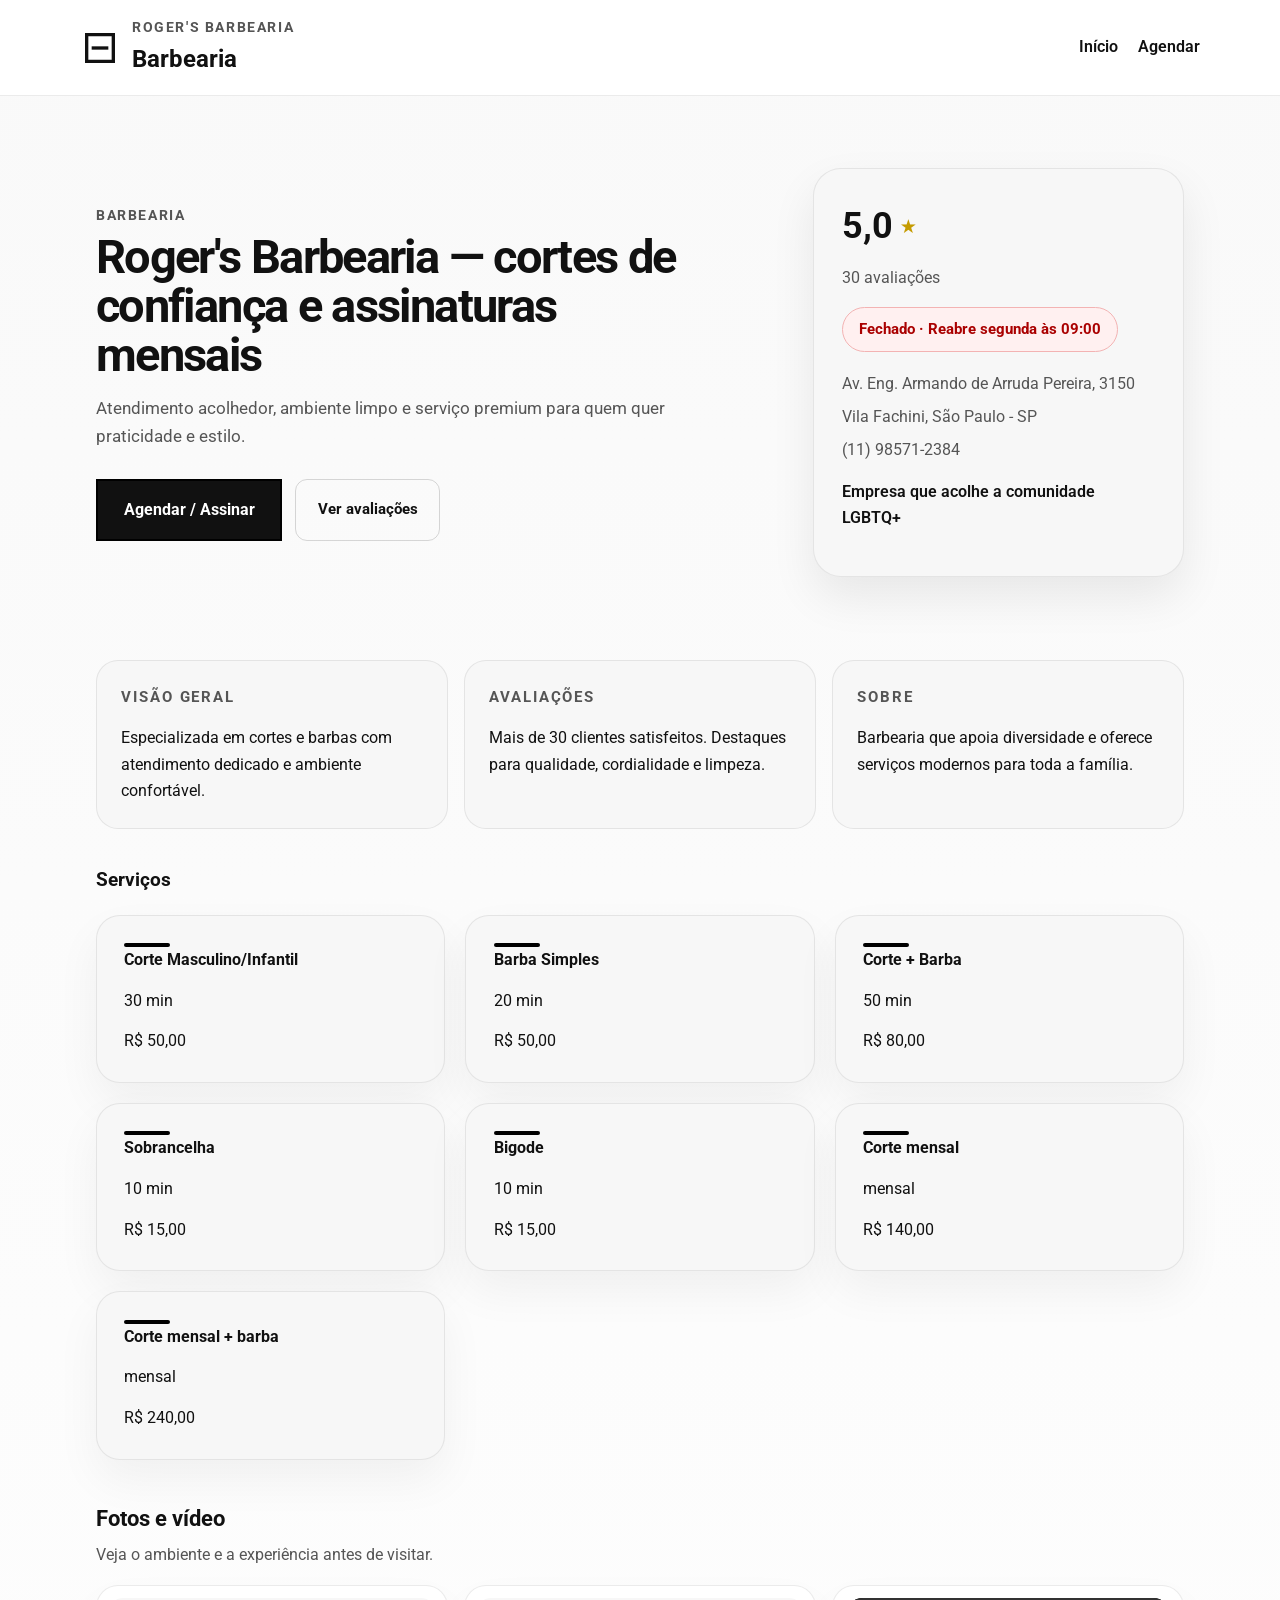
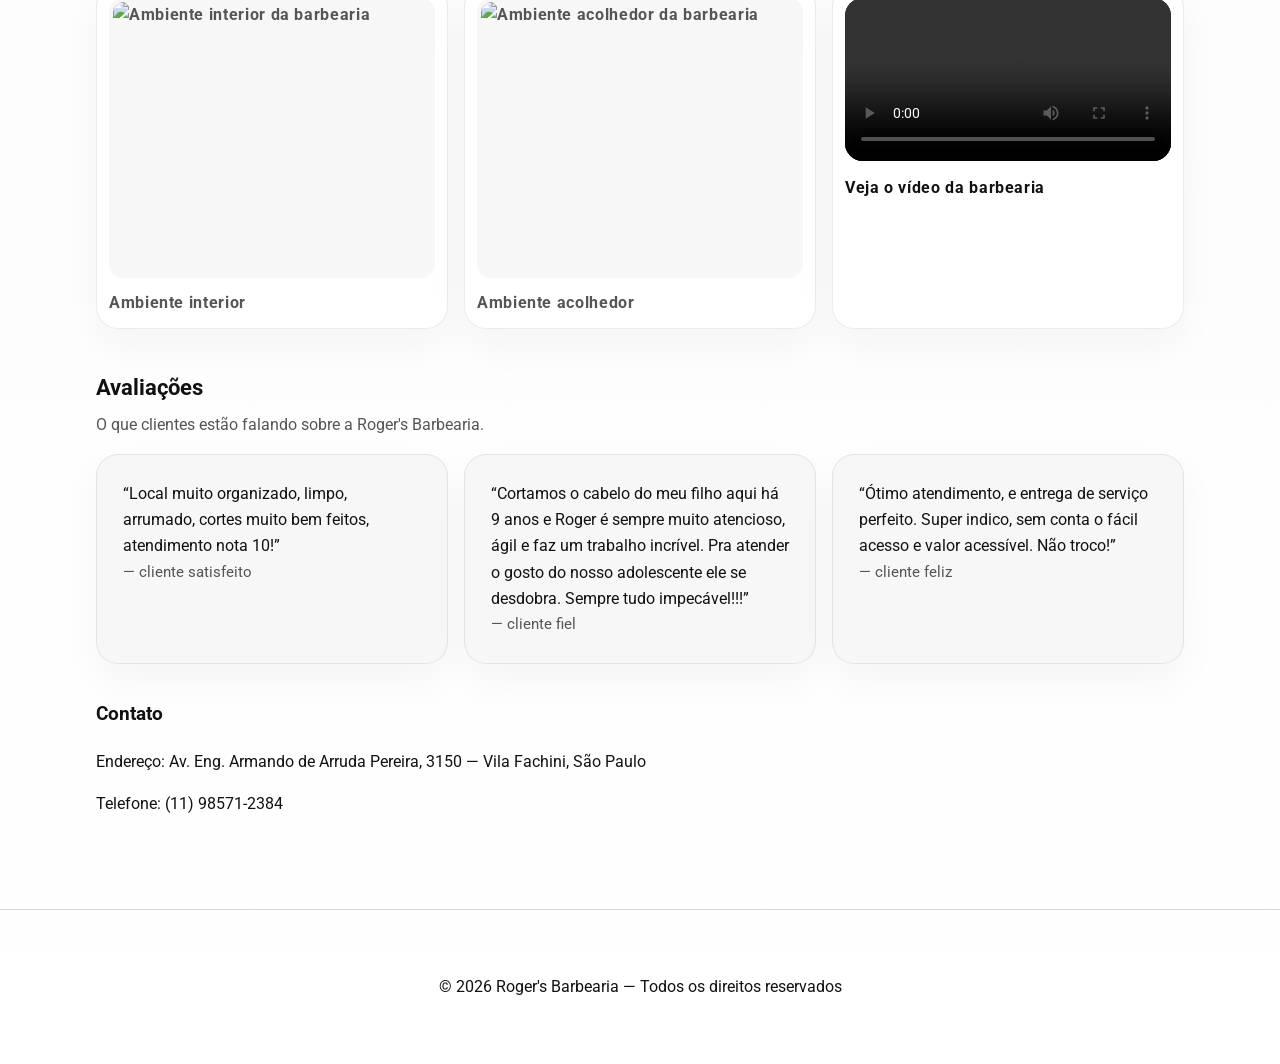
==== index.html @ 5076b89f "Add files via upload" ====
<!doctype html>
<html lang="pt-BR">
<head>
  <meta charset="utf-8">
  <meta name="viewport" content="width=device-width,initial-scale=1">
  <title>Roger's Barbearia — Agendamentos</title>
  <link href="https://fonts.googleapis.com/css2?family=Roboto:wght@300;400;700&display=swap" rel="stylesheet">
  <link rel="stylesheet" href="styles.css">
</head>
<body>
  <a class="skip-link" href="#main">Pular para o conteúdo</a>
  <header class="site-header" role="banner">
    <div class="container header-row">
      <a href="index.html" class="logo" aria-label="Página inicial da Roger's Barbearia">
        <svg width="40" height="40" viewBox="0 0 24 24" aria-hidden="true" focusable="false">
          <path d="M4 4h16v16H4z" fill="none" stroke="currentColor" stroke-width="2"></path>
          <path d="M7 12h10" stroke="currentColor" stroke-width="2"></path>
        </svg>
        <div>
          <p class="eyebrow">Roger's Barbearia</p>
          <h1 class="brand">Barbearia</h1>
        </div>
      </a>
      <nav class="main-nav" role="navigation" aria-label="Menu principal">
        <ul>
          <li><a href="index.html">Início</a></li>
          <li><a href="agendar.html">Agendar</a></li>
         
        
        </ul>
      </nav>
    </div>
  </header>

  <main id="main" class="container" role="main">
    <section class="hero" aria-labelledby="hero-title">
      <div class="hero-intro">
        <p class="eyebrow">Barbearia</p>
        <h2 id="hero-title">Roger's Barbearia — cortes de confiança e assinaturas mensais</h2>
        <p class="lead">Atendimento acolhedor, ambiente limpo e serviço premium para quem quer praticidade e estilo.</p>
        <div class="hero-actions">
          <a class="cta" href="agendar.html">Agendar / Assinar</a>
          <a class="btn" href="#reviews">Ver avaliações</a>
        </div>
      </div>
      <aside class="hero-card" aria-label="Informações da barbearia">
        <div class="hero-score">5,0<span>★</span></div>
        <p class="muted">30 avaliações</p>
        <div class="info-chip open" id="shop-status">Aberto · Fecha 19:00</div>
        <p class="info-line">Av. Eng. Armando de Arruda Pereira, 3150</p>
        <p class="info-line">Vila Fachini, São Paulo - SP</p>
        <p class="info-line">(11) 98571-2384</p>
        <p class="info-tag">Empresa que acolhe a comunidade LGBTQ+</p>
      </aside>
    </section>

    <section class="section-summary">
      <article class="summary-block">
        <h3>Visão geral</h3>
        <p>Especializada em cortes e barbas com atendimento dedicado e ambiente confortável.</p>
      </article>
      <article class="summary-block">
        <h3>Avaliações</h3>
        <p>Mais de 30 clientes satisfeitos. Destaques para qualidade, cordialidade e limpeza.</p>
      </article>
      <article class="summary-block">
        <h3>Sobre</h3>
        <p>Barbearia que apoia diversidade e oferece serviços modernos para toda a família.</p>
      </article>
    </section>

    <section class="services" aria-labelledby="services-title">
      <h3 id="services-title">Serviços</h3>
      <ul id="services-list" class="service-grid" aria-live="polite"></ul>
    </section>

    <section class="gallery" aria-labelledby="gallery-title">
      <div class="section-heading"><h3 id="gallery-title">Fotos e vídeo</h3><p>Veja o ambiente e a experiência antes de visitar.</p></div>
      <div class="photo-grid">
        <div class="photo-card photo-image">
          <img src="WhatsApp Image 2026-07-21 at 20.57.16.jpeg" alt="Ambiente interior da barbearia">
          <span>Ambiente interior</span>
        </div>
        <div class="photo-card photo-image">
          <img src="WhatsApp Image 2026-07-21 at 20.57.16 (1).jpeg" alt="Ambiente acolhedor da barbearia">
          <span>Ambiente acolhedor</span>
        </div>
        <div class="photo-card video-card">
          <video controls preload="metadata" aria-label="Vídeo da barbearia" style="background: #000;">
            <source src="WhatsApp Video 2026-07-21 at 20.57.16.mp4" type="video/mp4">
            Seu navegador não suporta reprodução de vídeo.
          </video>
          <p>Veja o vídeo da barbearia</p>
        </div>
      </div>
    </section>

    <section class="reviews" id="reviews" aria-labelledby="reviews-title">
      <div class="section-heading"><h3 id="reviews-title">Avaliações</h3><p>O que clientes estão falando sobre a Roger's Barbearia.</p></div>
      <div class="review-grid">
        <article class="review-card">
          <p>“Local muito organizado, limpo, arrumado, cortes muito bem feitos, atendimento nota 10!”</p>
          <p class="review-author">— cliente satisfeito</p>
        </article>
        <article class="review-card">
          <p>“Cortamos o cabelo do meu filho aqui há 9 anos e Roger é sempre muito atencioso, ágil e faz um trabalho incrível. Pra atender o gosto do nosso adolescente ele se desdobra. Sempre tudo impecável!!!”</p>
          <p class="review-author">— cliente fiel</p>
        </article>
        <article class="review-card">
          <p>“Ótimo atendimento, e entrega de serviço perfeito. Super indico, sem conta o fácil acesso e valor acessível. Não troco!”</p>
          <p class="review-author">— cliente feliz</p>
        </article>
      </div>
    </section>

    <section class="contact" aria-labelledby="contact-title">
      <h3 id="contact-title">Contato</h3>
      <p>Endereço: Av. Eng. Armando de Arruda Pereira, 3150 — Vila Fachini, São Paulo</p>
      <p>Telefone: (11) 98571-2384</p>
    </section>
  </main>

  <footer class="site-footer" role="contentinfo">
    <div class="container">
      <p>© <span id="year"></span> Roger's Barbearia — Todos os direitos reservados</p>
    </div>
  </footer>

  <script src="script.js" defer></script>
</body>
</html>
---- styles.css ----
/* ============================================================
   Roger's Barbearia — styles.css (consolidado)
   ============================================================ */

/* ---- Tema ---- */
:root {
  --bg: #ffffff;
  --surface: #f7f7f7;
  --fg: #111111;
  --muted: #555555;
  --border: #d8d8d8;
  --accent: #000000;
  --shadow: 0 20px 45px rgba(0, 0, 0, 0.08);
  --container: 1120px;
}
html.dark-mode {
  --bg: #121212;
  --surface: #1f1f1f;
  --fg: #f5f5f5;
  --muted: #cfcfcf;
  --border: #555555;
  --accent: #ffffff;
}

/* ---- Reset & Base ---- */
*,
*::before,
*::after { box-sizing: border-box; }
html { scroll-behavior: smooth; }
body {
  margin: 0;
  font-family: Roboto, system-ui, -apple-system, 'Segoe UI', Arial, sans-serif;
  background: linear-gradient(180deg, #f9f9f9 0%, #ffffff 100%);
  color: var(--fg);
  line-height: 1.65;
  transition: background 0.3s ease, color 0.3s ease;
}
html.dark-mode body {
  background: linear-gradient(180deg, #0b0b0b 0%, #161616 100%);
  color: var(--fg);
}
html.dark-mode img { filter: brightness(0.95); }
img { max-width: 100%; display: block; }

/* ---- Layout ---- */
.container {
  max-width: var(--container);
  margin: 0 auto;
  padding: 1.5rem 1rem;
}
.site-header {
  border-bottom: 1px solid rgba(0, 0, 0, 0.08);
  background: rgba(255, 255, 255, 0.96);
  backdrop-filter: blur(10px);
}
.header-row {
  display: flex;
  align-items: center;
  justify-content: space-between;
  gap: 1rem;
  padding: 1rem 0;
}
.logo {
  display: flex;
  gap: 0.75rem;
  align-items: center;
  text-decoration: none;
  color: var(--fg);
}
.logo svg { display: block; }
.eyebrow {
  margin: 0;
  font-size: 0.9rem;
  font-weight: 700;
  letter-spacing: 0.1rem;
  text-transform: uppercase;
  color: var(--muted);
}
.brand {
  font-size: 1.5rem;
  margin: 0;
  color: var(--fg);
}
.main-nav ul {
  list-style: none;
  margin: 0;
  padding: 0;
  display: flex;
  gap: 1.25rem;
}
.main-nav a {
  color: var(--fg);
  text-decoration: none;
  font-weight: 600;
}
.main-nav a:hover { text-decoration: underline; }
.skip-link {
  position: absolute;
  left: -999px;
  top: auto;
  width: 1px;
  height: 1px;
  overflow: hidden;
}
.skip-link:focus {
  left: 1rem;
  top: 1rem;
  width: auto;
  height: auto;
  padding: 0.75rem 1rem;
  background: var(--fg);
  color: var(--bg);
  z-index: 100;
}

/* ---- Hero ---- */
.hero {
  display: grid;
  grid-template-columns: 1.85fr 1fr;
  gap: 2rem;
  align-items: center;
  padding: 3rem 0;
}
.hero-intro { max-width: 600px; }
.hero h2 {
  font-size: clamp(2.1rem, 3.65vw, 3.6rem);
  margin: 0.35rem 0;
  line-height: 1.04;
  letter-spacing: -0.035em;
}
.lead {
  font-size: 1.05rem;
  color: var(--muted);
  max-width: 40rem;
  margin-top: 1rem;
}
.hero-actions {
  display: flex;
  flex-wrap: wrap;
  gap: 0.8rem;
  margin-top: 1.75rem;
}

/* ---- Buttons ---- */
.cta {
  display: inline-flex;
  align-items: center;
  justify-content: center;
  padding: 1rem 1.6rem;
  border: 2px solid var(--accent);
  background: var(--fg);
  color: var(--bg);
  text-decoration: none;
  font-weight: 700;
  transition: transform 0.25s ease, background 0.25s ease, color 0.25s ease;
}
.cta:hover {
  transform: translateY(-1px);
  background: #111;
  color: #fff;
}
.btn {
  display: inline-flex;
  align-items: center;
  justify-content: center;
  padding: 0.92rem 1.35rem;
  border: 1.5px solid rgba(0, 0, 0, 0.15);
  background: transparent;
  color: var(--fg);
  text-decoration: none;
  font-weight: 700;
  transition: all 0.2s ease;
  border-radius: 12px;
  cursor: pointer;
  font-size: 0.95rem;
}
.btn:hover {
  background: rgba(0, 0, 0, 0.05);
  border-color: rgba(0, 0, 0, 0.25);
  transform: translateY(-1px);
  box-shadow: 0 4px 12px rgba(0, 0, 0, 0.08);
}
.btn:active { transform: translateY(0); }
.btn-success,
.btn-danger,
.btn-info,
.btn-warning,
.btn-secondary {
  background: transparent;
  color: var(--fg);
  border-color: rgba(0, 0, 0, 0.15);
}
.btn-success:hover,
.btn-danger:hover,
.btn-info:hover,
.btn-warning:hover,
.btn-secondary:hover {
  background: rgba(0, 0, 0, 0.05);
  border-color: rgba(0, 0, 0, 0.25);
}

html.dark-mode .site-header {
  background: rgba(12, 12, 12, 0.96);
  border-color: rgba(255, 255, 255, 0.08);
}
html.dark-mode .hero-card,
html.dark-mode .summary-block,
html.dark-mode .service-grid li,
html.dark-mode .photo-card,
html.dark-mode .review-card,
html.dark-mode .stats-section,
html.dark-mode .filters-section,
html.dark-mode .chart-container,
html.dark-mode .settings-section,
html.dark-mode .history-item,
html.dark-mode .modal-content,
html.dark-mode .booking-panel,
html.dark-mode .timeline-slot {
  background: var(--surface);
  color: var(--fg);
  border-color: var(--border);
  box-shadow: 0 12px 30px rgba(0, 0, 0, 0.22);
}
html.dark-mode .stat-card,
html.dark-mode .filter-input,
html.dark-mode .filter-actions .btn,
html.dark-mode input,
html.dark-mode select,
html.dark-mode textarea,
html.dark-mode .btn,
html.dark-mode .btn-secondary,
html.dark-mode .btn-danger,
html.dark-mode .btn-info,
html.dark-mode .btn-warning,
html.dark-mode .btn-success {
  background: #2a2a2a;
  color: var(--fg);
  border-color: var(--border);
}
html.dark-mode .btn:hover,
html.dark-mode .filter-actions .btn:hover,
html.dark-mode .appointment-actions .btn:hover {
  background: rgba(255, 255, 255, 0.09);
}
html.dark-mode .info-chip,
html.dark-mode .tab-btn.active,
html.dark-mode .pagination button,
html.dark-mode .batch-actions {
  background: rgba(255, 255, 255, 0.08);
  color: var(--fg);
  border-color: var(--border);
}
html.dark-mode .tab-btn {
  color: var(--muted);
}
html.dark-mode .tab-btn.active {
  color: var(--fg);
}
html.dark-mode .pagination button.active {
  background: var(--fg);
  color: var(--bg);
}
html.dark-mode .photo-card.photo-image img {
  background: #222222;
}
html.dark-mode .appointments-list li:hover {
  background: rgba(255, 255, 255, 0.06);
}
html.dark-mode .status {
  color: var(--fg);
}
html.dark-mode .cta {
  background: var(--fg);
  color: var(--bg);
  border-color: var(--fg);
}

/* ---- Hero Card ---- */
.hero-card {
  background: var(--surface);
  border: 1px solid rgba(0, 0, 0, 0.08);
  padding: 1.75rem;
  border-radius: 28px;
  box-shadow: var(--shadow);
}
.hero-score {
  font-size: 2.25rem;
  font-weight: 700;
  display: flex;
  align-items: center;
  gap: 0.4rem;
}
.hero-score span { color: #c59b00; font-size: 1.2rem; }
.muted { color: var(--muted); margin: 0.5rem 0 1rem; }
.info-chip {
  display: inline-flex;
  align-items: center;
  padding: 0.55rem 1rem;
  border-radius: 999px;
  font-weight: 700;
  font-size: 0.95rem;
  background: #fff;
  border: 1px solid var(--border);
  margin-bottom: 0.75rem;
}
.info-chip.open { color: #000; }
.info-chip.closed {
  color: #a00;
  background: #fff0f0;
  border-color: #f3b3b3;
}
.info-line { margin: 0.45rem 0; color: var(--muted); font-size: 0.98rem; }
.info-tag { margin-top: 1rem; color: var(--fg); font-weight: 600; }

/* ---- Section: Summary ---- */
.section-summary {
  display: grid;
  grid-template-columns: repeat(auto-fit, minmax(220px, 1fr));
  gap: 1rem;
  margin: 2.2rem 0;
}
.summary-block {
  background: var(--surface);
  border: 1px solid rgba(0, 0, 0, 0.08);
  padding: 1.5rem;
  border-radius: 22px;
  transition: transform 0.2s ease, box-shadow 0.2s ease;
}
.summary-block:hover {
  transform: translateY(-2px);
  box-shadow: 0 18px 40px rgba(0, 0, 0, 0.05);
}
.summary-block h3 {
  font-size: 0.95rem;
  margin-top: 0;
  text-transform: uppercase;
  letter-spacing: 0.12rem;
  color: var(--muted);
}
.summary-block p { margin: 0.9rem 0 0; color: var(--fg); }
.section-heading {
  display: flex;
  flex-direction: column;
  gap: 0.35rem;
  margin-bottom: 1rem;
}
.section-heading h3 { font-size: 1.4rem; margin: 0; }
.section-heading p { margin: 0; color: var(--muted); }

/* ---- Services ---- */
.service-grid {
  display: grid;
  grid-template-columns: repeat(auto-fit, minmax(260px, 1fr));
  gap: 1.25rem;
  padding: 0;
  margin: 1.2rem 0 2rem;
}
.service-grid li {
  list-style: none;
  background: var(--surface);
  border: 1px solid rgba(0, 0, 0, 0.08);
  padding: 1.7rem;
  border-radius: 24px;
  box-shadow: 0 20px 45px rgba(0, 0, 0, 0.05);
  transition: transform 0.25s ease, box-shadow 0.25s ease;
  cursor: pointer;
  touch-action: manipulation;
}
.service-grid li:hover,
.service-grid li:focus-within,
.service-grid li.is-active {
  transform: translateY(-8px) rotateX(6deg) rotateY(-4deg);
  box-shadow: 0 28px 48px rgba(0, 0, 0, 0.14);
}
.service-grid a {
  display: flex;
  flex-direction: column;
  gap: 0.9rem;
  color: inherit;
  text-decoration: none;
  min-height: 100%;
}
.service-grid li::before {
  content: '';
  display: block;
  height: 4px;
  width: 46px;
  background: var(--accent);
  border-radius: 999px;
}
.service-grid h4 { margin: 0; font-size: 1.15rem; }
.service-grid p { margin: 0; color: var(--muted); }
.service-grid .btn { margin-top: auto; }

/* ---- Gallery ---- */
.gallery { margin: 2.5rem 0; }
.photo-grid {
  display: grid;
  grid-template-columns: repeat(auto-fit, minmax(260px, 1fr));
  gap: 1rem;
}
.photo-card {
  border: 1px solid rgba(0, 0, 0, 0.08);
  border-radius: 22px;
  min-height: 180px;
  background: #fff;
  display: flex;
  align-items: center;
  justify-content: center;
  color: var(--muted);
  font-weight: 700;
  letter-spacing: 0.04rem;
  box-shadow: 0 18px 40px rgba(0, 0, 0, 0.04);
  padding: 1rem;
  transition: transform 0.2s ease;
}
.photo-card:hover { transform: translateY(-2px); }
.photo-card.photo-image {
  flex-direction: column;
  align-items: stretch;
  gap: 0.75rem;
  overflow: hidden;
  padding: 0.75rem;
}
.photo-card.photo-image img {
  width: 100%;
  height: 280px;
  object-fit: contain;
  border-radius: 14px;
  background: #f7f7f7;
  padding: 0.25rem;
}
.photo-card.video-card {
  padding: 0.75rem;
  flex-direction: column;
  align-items: flex-start;
  justify-content: flex-start;
  min-height: auto;
}
.photo-card.video-card video {
  width: 100%;
  border-radius: 18px;
  display: block;
  max-height: 320px;
  object-fit: cover;
}
.photo-card.video-card p { margin: 0.9rem 0 0; color: var(--fg); font-weight: 700; }

/* ---- Reviews ---- */
.reviews { margin: 2.2rem 0; }
.review-grid {
  display: grid;
  grid-template-columns: repeat(auto-fit, minmax(220px, 1fr));
  gap: 1rem;
}
.review-card {
  background: var(--surface);
  border: 1px solid rgba(0, 0, 0, 0.08);
  padding: 1.6rem;
  border-radius: 22px;
  box-shadow: 0 18px 40px rgba(0, 0, 0, 0.04);
  transition: transform 0.2s ease;
}
.review-card:hover { transform: translateY(-2px); }
.review-card p { margin: 0; }
.review-author { margin-top: 1rem; color: var(--muted); font-size: 0.95rem; }

/* ---- Contact ---- */
.contact { margin: 2.2rem 0; }

/* ---- Footer ---- */
.site-footer {
  border-top: 1px solid var(--border);
  margin-top: 2rem;
  padding: 1.5rem 0;
  text-align: center;
}

/* ---- Booking Panel ---- */
.booking-panel {
  background: rgba(255, 255, 255, 0.95);
  border: 1px solid rgba(0, 0, 0, 0.08);
  border-radius: 28px;
  box-shadow: 0 24px 50px rgba(0, 0, 0, 0.06);
  padding: 2rem;
  max-width: 760px;
  margin: 2rem auto;
}
.availability-panel {
  background: var(--surface);
  border: 1px solid rgba(0, 0, 0, 0.08);
  border-radius: 20px;
  padding: 1.1rem 1.2rem 1.25rem;
  margin-bottom: 1.2rem;
}
.availability-list {
  display: grid;
  grid-template-columns: repeat(auto-fit, minmax(120px, 1fr));
  gap: 0.7rem;
  margin-top: 0.85rem;
}
.availability-item {
  display: flex;
  flex-direction: column;
  gap: 0.25rem;
  padding: 0.8rem 0.9rem;
  border-radius: 12px;
  border: 1px solid var(--border);
  background: var(--bg);
  color: var(--fg);
  font-size: 0.92rem;
  font-weight: 700;
}
.availability-item.free {
  background: #eef8f0;
  color: #196b38;
  border-color: #86c699;
}
.availability-item.occupied {
  background: #feefef;
  color: #a33a3a;
  border-color: #e6a1a1;
}
html.dark-mode .availability-item.free {
  background: rgba(86, 160, 111, 0.2);
  color: #d9f7e3;
  border-color: rgba(86, 160, 111, 0.4);
}
html.dark-mode .availability-item.occupied {
  background: rgba(184, 72, 72, 0.2);
  color: #ffdede;
  border-color: rgba(184, 72, 72, 0.4);
}

/* ---- Appointments (shared) ---- */
#main > h2 {
  margin-bottom: 2rem;
  font-size: 2.2rem;
  color: var(--fg);
  font-weight: 700;
}
.appointments-section { margin-top: 2.5rem; }
.appointments-title {
  font-size: 1.3rem;
  color: var(--fg);
  margin: 0 0 1.5rem;
  font-weight: 700;
  position: relative;
  padding-bottom: 0.75rem;
}
.appointments-title::after {
  content: '';
  position: absolute;
  bottom: 0;
  left: 0;
  width: 40px;
  height: 3px;
  background: #000;
  border-radius: 1.5px;
}
#no-appointments {
  text-align: center;
  color: var(--muted);
  padding: 2rem;
  font-size: 1rem;
}
.booking-header { margin-bottom: 1.5rem; }
.booking-header h2 { font-size: 2.1rem; margin: 0.25rem 0 0; }
.booking-header .lead { margin: 1rem 0 0; color: var(--muted); }
.form-actions {
  margin-top: 1.5rem;
  display: flex;
  flex-wrap: wrap;
  gap: 0.75rem;
}
.status { margin-top: 1rem; font-weight: 700; color: #000; }

/* ---- Appointments List ---- */
.appointments-list { list-style: none; padding: 0; margin: 0; }
.appointments-list li {
  border-bottom: 1px solid rgba(0, 0, 0, 0.06);
  padding: 1.25rem 0;
  display: grid;
  grid-template-columns: 1fr auto;
  gap: 1.5rem;
  align-items: center;
  transition: all 0.2s ease;
}
.appointments-list li:hover {
  background: rgba(0, 0, 0, 0.02);
  padding: 1.25rem 1rem;
  margin: 0 -1rem;
  border-radius: 12px;
}
.appointment-item {
  width: 100%;
  display: flex;
  flex-direction: column;
  gap: 0.35rem;
}
.appointment-item strong { font-size: 1.05rem; color: var(--fg); }
.appointment-item.status-completed { opacity: 0.6; }
.appointment-item.status-completed strong::after { content: ' ✓'; color: var(--fg); }
.appointment-item.status-cancelled { opacity: 0.6; text-decoration: line-through; }
.appointment-item.status-cancelled strong::after { content: ' ✗'; color: var(--fg); }
.appointment-actions {
  display: flex;
  flex-wrap: wrap;
  gap: 0.6rem;
  align-items: center;
}
.appointment-actions .btn {
  padding: 0.7rem 1.1rem;
  font-size: 0.85rem;
  white-space: nowrap;
  border-radius: 10px;
  transition: all 0.2s ease;
  border: 1.5px solid rgba(0, 0, 0, 0.15);
}
.appointment-actions .btn:hover {
  transform: translateY(-1px);
  box-shadow: 0 4px 12px rgba(0, 0, 0, 0.08);
  border-color: rgba(0, 0, 0, 0.25);
}

/* ---- Forms ---- */
input,
select,
textarea {
  width: 100%;
  padding: 1rem;
  border: 1px solid rgba(0, 0, 0, 0.12);
  background: #fff;
  color: var(--fg);
  border-radius: 16px;
  transition: border-color 0.2s ease, box-shadow 0.2s ease;
  font-family: inherit;
}
select {
  appearance: none;
  padding-right: 2.5rem;
  background-image: url("data:image/svg+xml,%3Csvg xmlns='http://www.w3.org/2000/svg' width='12' height='8'%3E%3Cpath fill='%23111' d='M0 0l6 8 6-8z'/%3E%3C/svg%3E");
  background-repeat: no-repeat;
  background-position: right 1rem center;
  padding-right: 2.75rem;
}
label { display: block; margin-top: 1.15rem; font-weight: 700; }
.hidden { display: none !important; }
.form-field { margin-top: 0; }
input:focus,
select:focus,
textarea:focus,
.btn:focus {
  outline: 3px solid rgba(0, 0, 0, 0.14);
  outline-offset: 3px;
  border-color: rgba(0, 0, 0, 0.25);
  box-shadow: 0 6px 20px rgba(0, 0, 0, 0.05);
}

/* ---- Stats ---- */
.stats-section {
  display: grid;
  grid-template-columns: repeat(auto-fit, minmax(140px, 1fr));
  gap: 1rem;
  margin: 2rem 0;
  padding: 1.5rem;
  background: linear-gradient(135deg, #f9f9f9 0%, #fff 100%);
  border-radius: 24px;
  border: 1px solid rgba(0, 0, 0, 0.06);
}
.stat-card {
  background: #fff;
  border: 1px solid rgba(0, 0, 0, 0.08);
  padding: 1.5rem 1.25rem;
  border-radius: 20px;
  text-align: center;
  box-shadow: 0 8px 24px rgba(0, 0, 0, 0.06);
  transition: all 0.3s ease;
  position: relative;
  overflow: hidden;
}
.stat-card::before {
  content: '';
  position: absolute;
  top: 0;
  left: 0;
  right: 0;
  height: 3px;
  background: linear-gradient(90deg, #000, transparent);
  opacity: 0;
  transition: opacity 0.3s ease;
}
.stat-card:hover {
  transform: translateY(-4px);
  box-shadow: 0 12px 32px rgba(0, 0, 0, 0.1);
}
.stat-card:hover::before { opacity: 1; }
.stat-label {
  display: block;
  font-size: 0.8rem;
  color: var(--muted);
  text-transform: uppercase;
  letter-spacing: 0.1rem;
  margin-bottom: 0.75rem;
  font-weight: 600;
}
.stat-value {
  display: block;
  font-size: 2.2rem;
  font-weight: 700;
  color: var(--fg);
  line-height: 1;
}

/* ---- Filters ---- */
.filters-section {
  background: linear-gradient(135deg, #f9f9f9 0%, #fff 100%);
  border: 1px solid rgba(0, 0, 0, 0.06);
  border-radius: 24px;
  padding: 2rem;
  margin: 2rem 0;
  display: grid;
  grid-template-columns: 1fr 1fr 1fr 1fr auto;
  gap: 1.25rem;
  align-items: flex-end;
}
.filter-group {
  display: flex;
  flex-direction: column;
  gap: 0.6rem;
}
.filter-group label {
  font-size: 0.85rem;
  color: var(--muted);
  text-transform: uppercase;
  letter-spacing: 0.08rem;
  font-weight: 600;
}
.filter-input {
  width: 100%;
  padding: 0.95rem 1rem;
  border: 1px solid rgba(0, 0, 0, 0.12);
  background: #fff;
  color: var(--fg);
  border-radius: 12px;
  font-size: 0.95rem;
  transition: all 0.2s ease;
  box-shadow: 0 2px 8px rgba(0, 0, 0, 0.02);
}
.filter-input:focus {
  outline: none;
  border-color: rgba(0, 0, 0, 0.2);
  box-shadow: 0 4px 16px rgba(0, 0, 0, 0.08);
}
.filter-actions {
  display: flex;
  gap: 0.75rem;
  flex-wrap: wrap;
}
.filter-actions .btn {
  padding: 0.85rem 1.35rem;
  font-size: 0.9rem;
  white-space: nowrap;
  border-radius: 12px;
  transition: all 0.2s ease;
}

/* ---- Animations ---- */
@keyframes fadeIn {
  from { opacity: 0; }
  to { opacity: 1; }
}
@keyframes slideIn {
  from { transform: translateY(-20px); opacity: 0; }
  to { transform: translateY(0); opacity: 1; }
}

/* ---- Modal ---- */
.modal-overlay {
  position: fixed;
  top: 0;
  left: 0;
  right: 0;
  bottom: 0;
  background: rgba(0, 0, 0, 0.4);
  display: flex;
  align-items: center;
  justify-content: center;
  z-index: 999;
  backdrop-filter: blur(4px);
  animation: fadeIn 0.2s ease;
}
.modal-content {
  background: #fff;
  border-radius: 24px;
  padding: 2.5rem;
  max-width: 500px;
  width: 90%;
  box-shadow: 0 24px 64px rgba(0, 0, 0, 0.15);
  animation: slideIn 0.3s ease;
}
.modal-content h3 { margin: 0 0 1.5rem; font-size: 1.6rem; color: var(--fg); }
.modal-content p { margin: 0.75rem 0; color: var(--muted); }
.modal-content label {
  display: block;
  margin: 1.5rem 0 0.5rem;
  font-weight: 700;
  color: var(--fg);
  font-size: 0.95rem;
}
.modal-content input {
  width: 100%;
  padding: 1rem;
  border: 1px solid rgba(0, 0, 0, 0.15);
  background: #fff;
  color: var(--fg);
  border-radius: 12px;
  font-size: 0.95rem;
  transition: all 0.2s ease;
}
.modal-content input:focus {
  outline: none;
  border-color: rgba(0, 0, 0, 0.25);
  box-shadow: 0 4px 16px rgba(0, 0, 0, 0.08);
}
.modal-buttons {
  display: flex;
  gap: 0.75rem;
  margin-top: 2rem;
  justify-content: flex-end;
}
.modal-buttons .btn { padding: 0.9rem 1.6rem; border-radius: 12px; }

/* ---- Admin: Header & Tabs ---- */
.admin-header { display: flex; justify-content: space-between; align-items: center; }
.admin-nav { flex: 1; }
.dark-mode-toggle {
  background: none;
  border: none;
  font-size: 1.5rem;
  cursor: pointer;
  transition: transform 0.2s ease;
}
.dark-mode-toggle:hover { transform: scale(1.1); }
.admin-main { padding-top: 1rem; }
.admin-tabs {
  display: flex;
  gap: 0.5rem;
  border-bottom: 2px solid var(--border);
  margin-bottom: 2rem;
  flex-wrap: wrap;
  position: relative;
  align-items: center;
}
.tab-btn {
  background: none;
  border: none;
  padding: 1rem 1.25rem;
  cursor: pointer;
  font-weight: 600;
  color: var(--muted);
  transition: all 0.2s ease;
  border-bottom: 3px solid transparent;
  margin-bottom: -2px;
  white-space: nowrap;
}
.tab-btn.active { color: var(--fg); border-bottom-color: var(--accent); }
.tab-btn:hover { color: var(--fg); }
.tab-notification {
  background: #dc3545;
  color: #fff;
  border-radius: 999px;
  padding: 0.25rem 0.6rem;
  font-size: 0.75rem;
  font-weight: 700;
  margin-left: auto;
}
.tab-content { display: none; animation: fadeIn 0.3s ease; }
.tab-content.active { display: block; }

/* ---- Dashboard Charts ---- */
.dashboard-charts {
  display: grid;
  grid-template-columns: repeat(auto-fit, minmax(350px, 1fr));
  gap: 1.5rem;
  margin-top: 2rem;
}
.chart-container {
  background: var(--surface);
  border: 1px solid var(--border);
  padding: 1.5rem;
  border-radius: 16px;
}
.chart-container h3 { margin-top: 0; font-size: 1.1rem; color: var(--fg); }

/* ---- Batch Actions (admin) ---- */
.batch-actions {
  background: rgba(0, 0, 0, 0.05);
  border: 1px solid var(--border);
  padding: 1rem;
  border-radius: 12px;
  margin-bottom: 1rem;
  display: flex;
  align-items: center;
  gap: 1rem;
}
.batch-actions label { margin: 0; font-weight: 600; }
.batch-actions .btn { padding: 0.65rem 1rem; font-size: 0.9rem; }

/* ---- Checkbox (admin list) ---- */
.appointments-list li {
  position: relative;
  padding-left: 2.5rem;
}
.checkbox-wrapper {
  position: absolute;
  left: 0.75rem;
  top: 50%;
  transform: translateY(-50%);
}
.checkbox-wrapper input[type='checkbox'] {
  width: 1.25rem;
  height: 1.25rem;
  cursor: pointer;
}

/* ---- Pagination ---- */
.pagination {
  display: flex;
  justify-content: center;
  gap: 0.5rem;
  margin-top: 2rem;
}
.pagination button {
  padding: 0.5rem 0.75rem;
  border: 1px solid var(--border);
  background: transparent;
  color: var(--fg);
  cursor: pointer;
  border-radius: 6px;
  transition: all 0.2s ease;
}
.pagination button.active { background: var(--fg); color: var(--bg); font-weight: 700; }
.pagination button:hover { background: rgba(0, 0, 0, 0.05); }
.pagination button:disabled { opacity: 0.5; cursor: not-allowed; }

/* ---- Timeline ---- */
.timeline-view {
  display: flex;
  flex-direction: column;
  gap: 1rem;
  margin-top: 1rem;
}
.timeline-slot {
  display: grid;
  grid-template-columns: 60px 1fr;
  gap: 1rem;
  padding: 1rem;
  background: var(--surface);
  border-radius: 12px;
  border-left: 4px solid var(--accent);
}
.timeline-time { font-weight: 700; font-size: 1.1rem; color: var(--fg); }
.timeline-appointments {
  display: flex;
  flex-direction: column;
  gap: 0.5rem;
}
.timeline-appointment {
  background: var(--bg);
  padding: 0.75rem;
  border-radius: 8px;
  border-left: 3px solid var(--accent);
  font-size: 0.9rem;
}
.timeline-appointment.free { color: var(--muted); font-style: italic; }
.timeline-controls {
  display: flex;
  gap: 1rem;
  margin-bottom: 2rem;
}

/* ---- Settings ---- */
.settings-grid {
  display: grid;
  grid-template-columns: repeat(auto-fit, minmax(300px, 1fr));
  gap: 2rem;
}
.settings-section {
  background: var(--surface);
  border: 1px solid var(--border);
  padding: 1.5rem;
  border-radius: 16px;
}
.settings-section.full-width { grid-column: 1 / -1; }
.settings-section h3 { margin-top: 0; margin-bottom: 1.25rem; font-size: 1.1rem; }
.settings-section label {
  display: flex;
  flex-direction: column;
  margin-bottom: 1rem;
}
.settings-section input,
.settings-section select {
  margin-top: 0.5rem;
  padding: 0.75rem;
  border: 1px solid var(--border);
  background: var(--bg);
  color: var(--fg);
  border-radius: 8px;
}

/* ---- History ---- */
.history-list { list-style: none; padding: 0; margin: 0; }
.history-item {
  background: var(--surface);
  border: 1px solid var(--border);
  padding: 1rem;
  margin-bottom: 0.5rem;
  border-radius: 12px;
  border-left: 4px solid var(--accent);
}
.history-item .history-time {
  font-size: 0.85rem;
  color: var(--muted);
  font-weight: 600;
}
.history-item .history-action { margin-top: 0.25rem; color: var(--fg); }
.history-item .history-detail { margin-top: 0.5rem; font-size: 0.9rem; color: var(--muted); }
.history-filters {
  display: flex;
  gap: 1rem;
  margin-bottom: 1.5rem;
}
.history-filters select,
.history-filters input {
  padding: 0.75rem;
  border: 1px solid var(--border);
  background: var(--bg);
  color: var(--fg);
  border-radius: 8px;
}

/* ---- Responsivo ---- */
@media (max-width: 1200px) {
  .filters-section { grid-template-columns: repeat(2, 1fr); }
  .filter-actions { grid-column: 1 / -1; }
}

@media (max-width: 900px) {
  .hero { grid-template-columns: 1fr; }
  .hero-card { order: -1; }
  .hero-actions { flex-direction: column; align-items: start; }
  .header-row { flex-direction: column; align-items: flex-start; }
  .main-nav ul { flex-wrap: wrap; gap: 0.75rem; }
  .site-header { padding-bottom: 0; }
  .stats-section { grid-template-columns: repeat(3, 1fr); }
  .filters-section { grid-template-columns: 1fr; grid-auto-rows: auto; }
  .filter-actions { grid-column: auto; flex-direction: column; }
  .filter-actions .btn { width: 100%; }
  .appointments-list li { grid-template-columns: 1fr; gap: 0.75rem; padding: 1rem; }
  .appointment-actions { width: 100%; flex-direction: column; }
  .appointment-actions .btn { width: 100%; }
  .appointment-row { display: flex; flex-direction: column; gap: 0.75rem; }
  .admin-tabs { justify-content: space-between; }
  .tab-notification { margin-left: 0; margin-top: 0.5rem; }
}

@media (max-width: 640px) {
  .stats-section {
    grid-template-columns: repeat(2, 1fr);
    gap: 0.75rem;
    padding: 1rem;
  }
  .stat-card { padding: 1rem; }
  .stat-value { font-size: 1.8rem; }
  .filters-section { padding: 1rem; grid-template-columns: 1fr; }
  .filter-input { font-size: 1rem; }
  .filter-actions { width: 100%; }
  .filter-actions .btn { width: 100%; }
  .admin-tabs { gap: 0.25rem; }
  .tab-btn { padding: 0.75rem 0.85rem; font-size: 0.95rem; }
  .appointments-list li { padding: 1rem; }
  .appointment-actions { gap: 0.5rem; }
  .appointment-actions .btn { width: 100%; }
}

/* ---- Acessibilidade ---- */
@media (prefers-contrast: high) {
  body { filter: contrast(115%); }
}
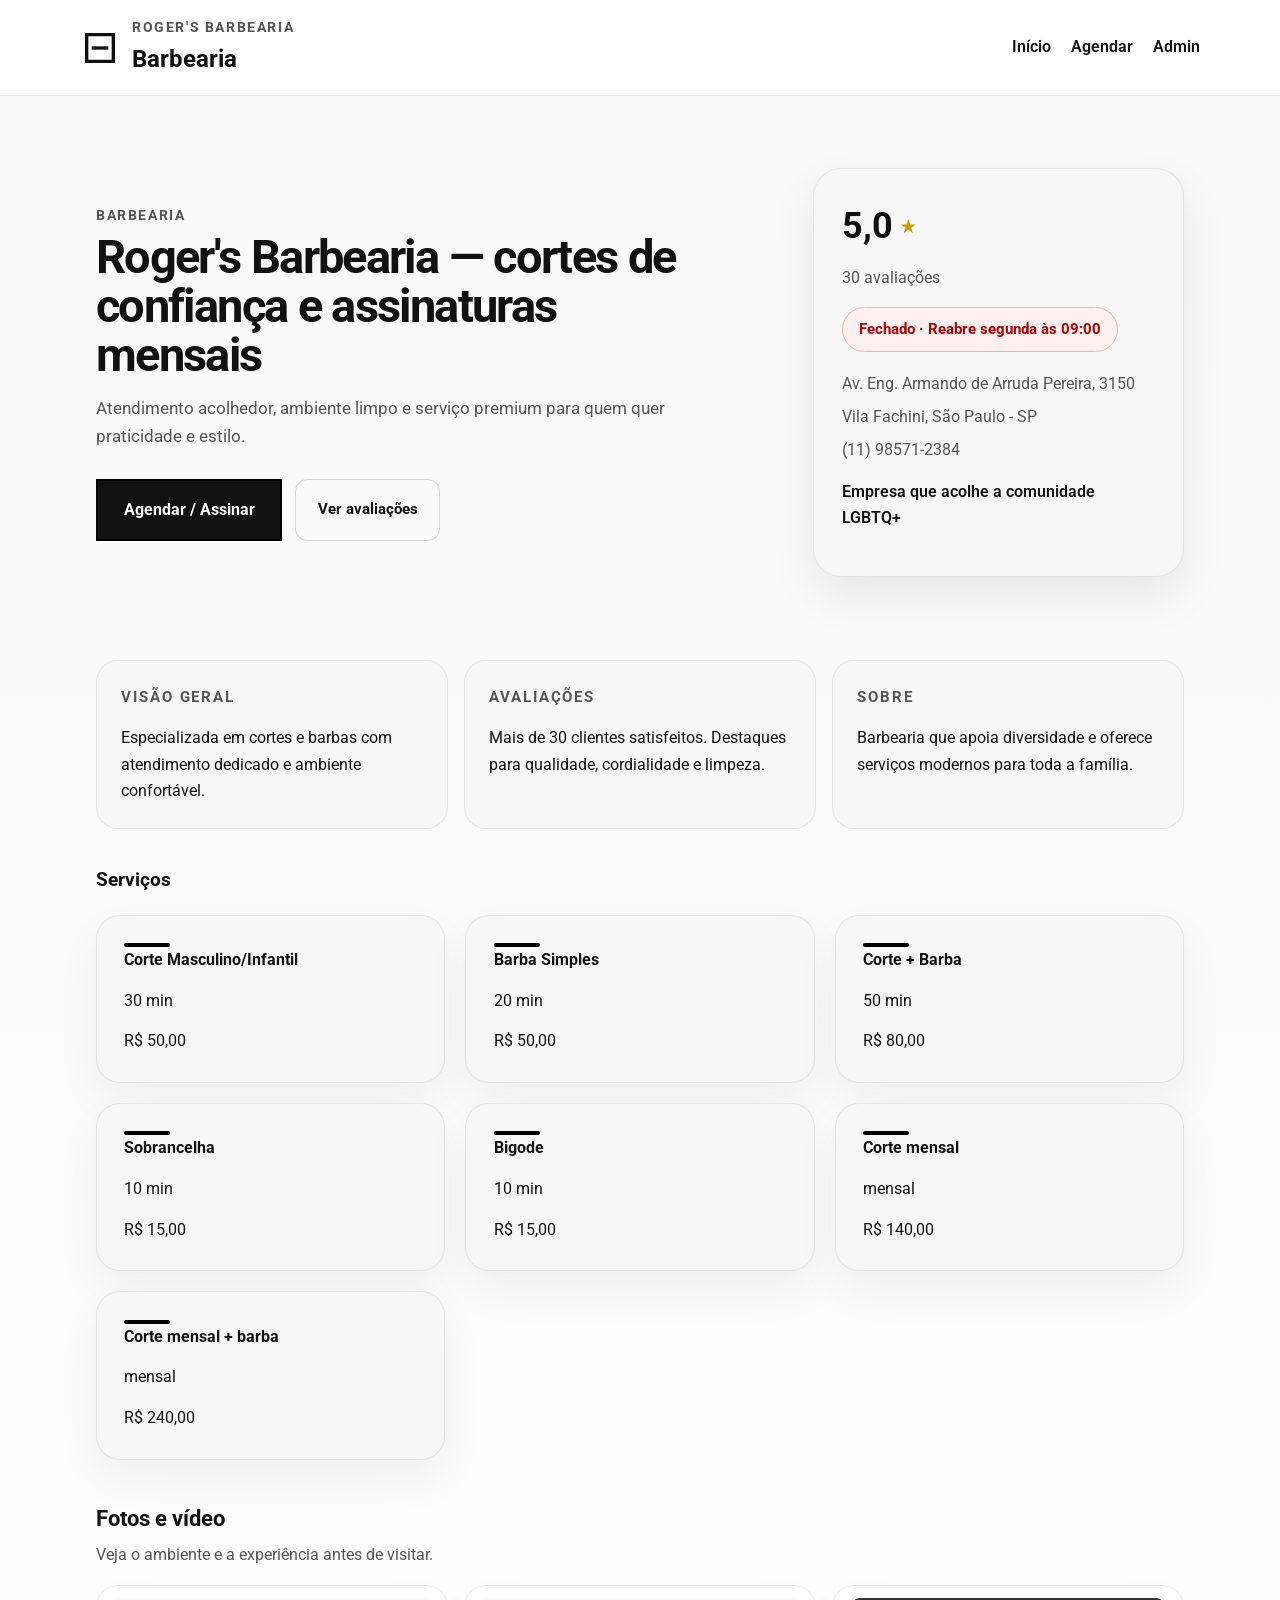
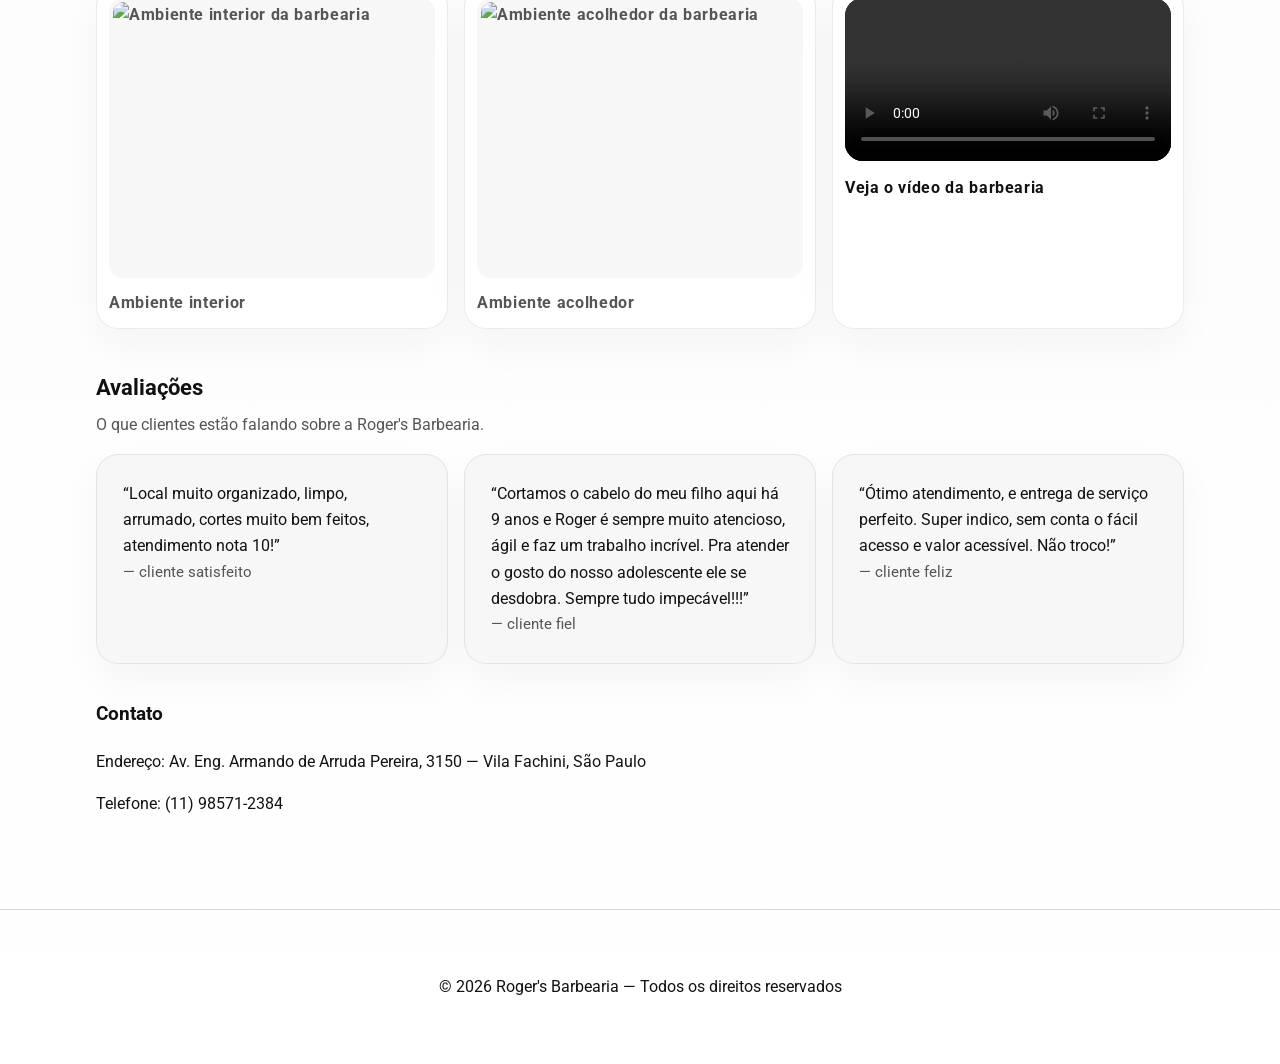
==== commit dd0ddc00: "Update index.html fireeee" ====
--- a/index.html
+++ b/index.html
@@ -25,6 +25,7 @@
         <ul>
           <li><a href="index.html">Início</a></li>
           <li><a href="agendar.html">Agendar</a></li>
+          <li><a href="admin.html">Admin</a></li>
          
         
         </ul>
